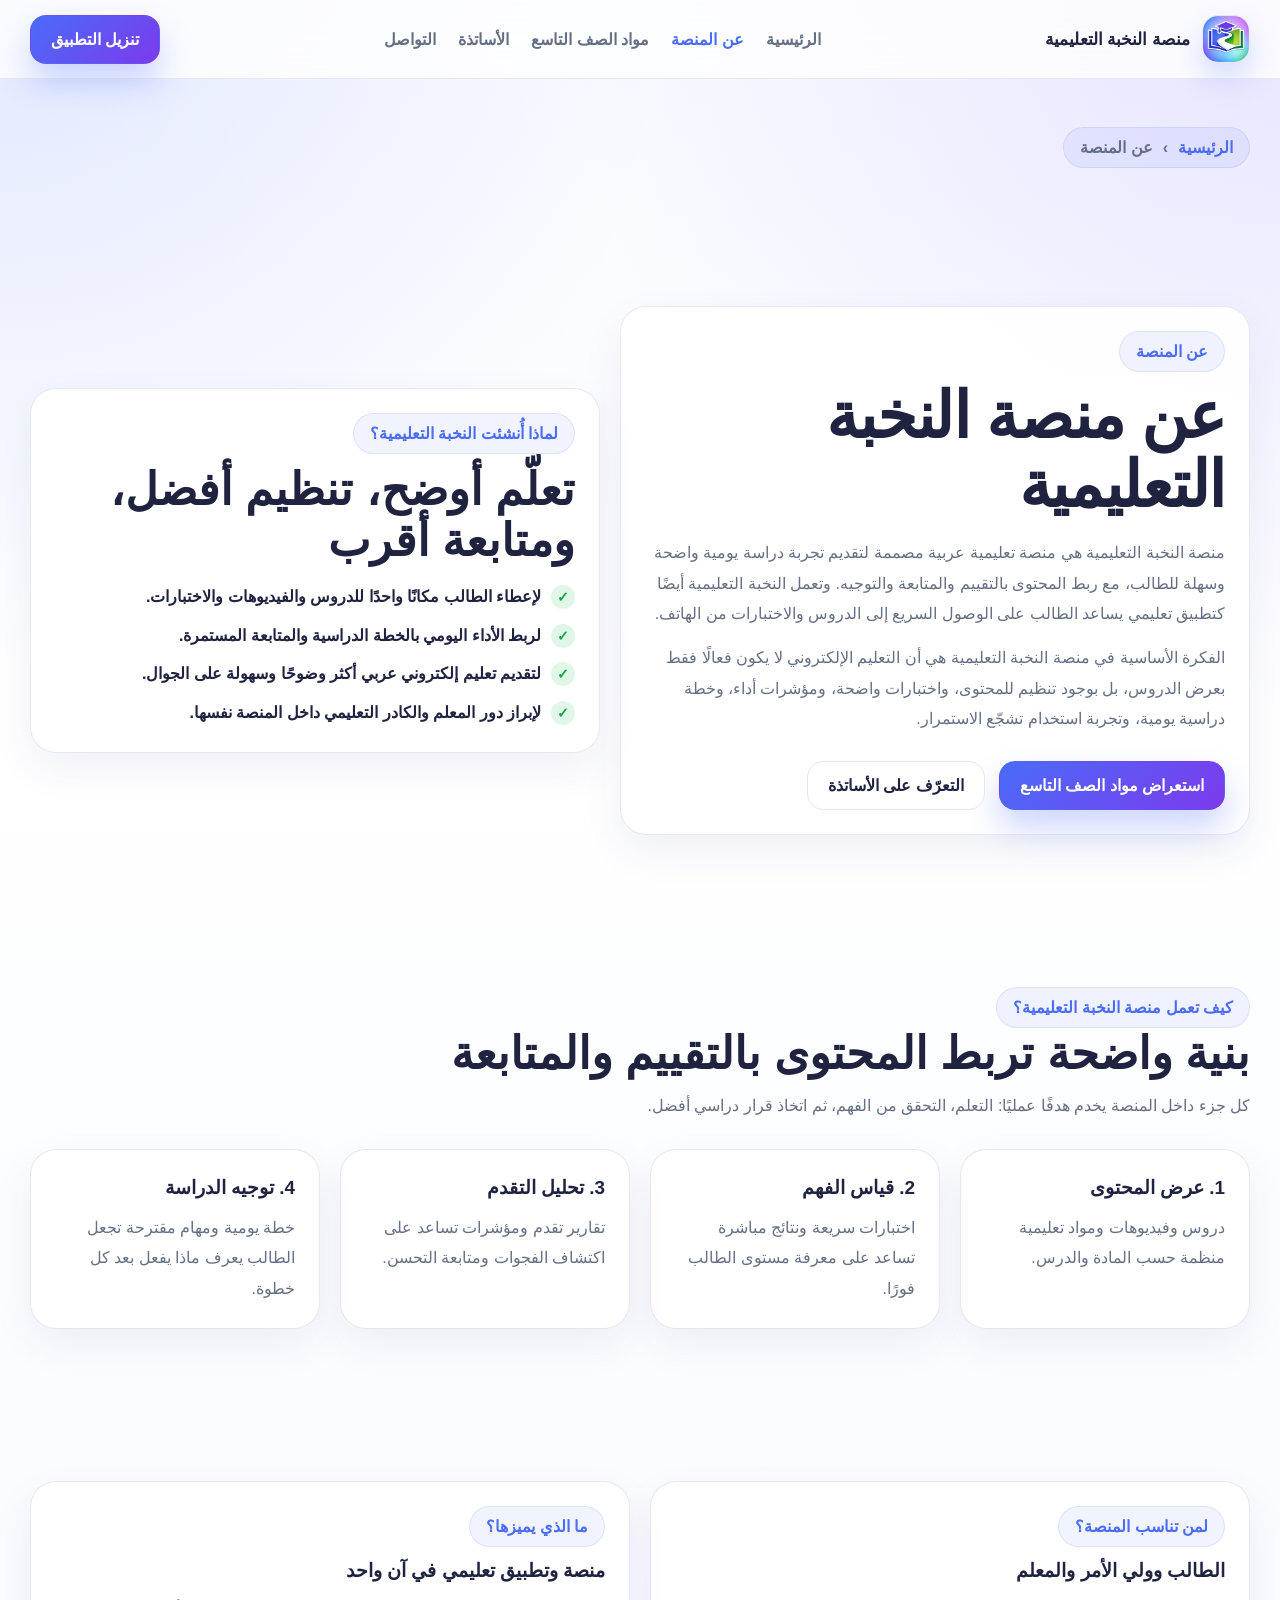
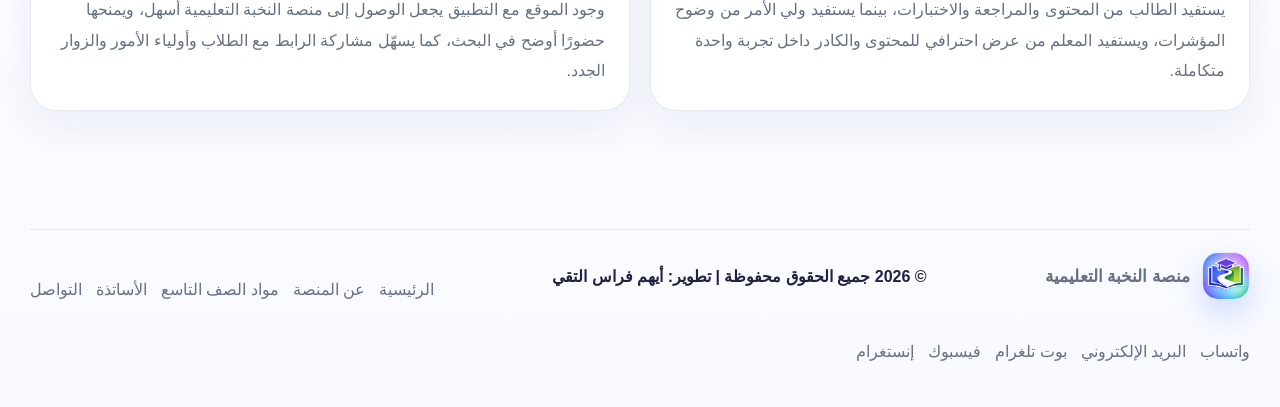
==== about.html @ d6f44b68 "#10 : edits for website" ====
<!DOCTYPE html>
<html lang="ar" dir="rtl">
<head>
  <meta charset="UTF-8" />
  <meta name="viewport" content="width=device-width, initial-scale=1.0" />
  <title>عن منصة النخبة التعليمية | منصة تعليمية وتطبيق تعليمي للصف التاسع</title>
  <meta name="description" content="تعرّف على منصة النخبة التعليمية: منصة تعليمية وتطبيق تعليمي يركزان على الدروس والاختبارات والمتابعة الذكية لطلاب الصف التاسع." />
  <meta name="robots" content="index, follow, max-image-preview:large" />
  <meta name="theme-color" content="#4A6CF7" />
  <meta name="author" content="أيهم فراس التقي" />
  <link rel="canonical" href="https://alnokhbaeducation.com/about.html" />
  <link rel="icon" type="image/jpeg" href="assets/images/logo.jpg" />
  <meta property="og:locale" content="ar_AR" />
  <meta property="og:type" content="website" />
  <meta property="og:title" content="عن منصة النخبة التعليمية | منصة تعليمية وتطبيق تعليمي للصف التاسع" />
  <meta property="og:description" content="تعرّف على منصة النخبة التعليمية: منصة تعليمية وتطبيق تعليمي يركزان على الدروس والاختبارات والمتابعة الذكية لطلاب الصف التاسع." />
  <meta property="og:url" content="https://alnokhbaeducation.com/about.html" />
  <meta property="og:site_name" content="منصة النخبة التعليمية" />
  <meta property="og:image" content="https://alnokhbaeducation.com/assets/images/logo.jpg" />
  <meta property="og:image:alt" content="شعار منصة النخبة التعليمية" />
  <meta name="twitter:card" content="summary_large_image" />
  <meta name="twitter:title" content="عن منصة النخبة التعليمية | منصة تعليمية وتطبيق تعليمي للصف التاسع" />
  <meta name="twitter:description" content="تعرّف على منصة النخبة التعليمية: منصة تعليمية وتطبيق تعليمي يركزان على الدروس والاختبارات والمتابعة الذكية لطلاب الصف التاسع." />
  <meta name="twitter:image" content="https://alnokhbaeducation.com/assets/images/logo.jpg" />
  <link rel="stylesheet" href="assets/css/styles.css" />

  <script type="application/ld+json">
  {
    "@context": "https://schema.org",
    "@graph": [
      {
        "@type": "EducationalOrganization",
        "name": "منصة النخبة التعليمية",
        "alternateName": ["النخبة التعليمية", "النخبة"],
        "url": "https://alnokhbaeducation.com/",
        "logo": "https://alnokhbaeducation.com/assets/images/logo.jpg",
        "description": "منصة النخبة التعليمية هي منصة وتطبيق تعليمي حديث يوفّر الدروس والفيديوهات التعليمية والاختبارات والمتابعة الذكية للطلاب.",
        "inLanguage": "ar"
      },
      {
        "@type": "WebSite",
        "name": "منصة النخبة التعليمية",
        "url": "https://alnokhbaeducation.com/",
        "inLanguage": "ar"
      },
      {
        "@type": "WebPage",
        "name": "عن منصة النخبة التعليمية | منصة تعليمية وتطبيق تعليمي للصف التاسع",
        "url": "https://alnokhbaeducation.com/about.html",
        "description": "تعرّف على منصة النخبة التعليمية: منصة تعليمية وتطبيق تعليمي يركزان على الدروس والاختبارات والمتابعة الذكية لطلاب الصف التاسع.",
        "inLanguage": "ar"
      }
      ,
      {
        "@type": "BreadcrumbList",
        "itemListElement": [
          {"@type": "ListItem", "position": 1, "name": "الرئيسية", "item": "https://alnokhbaeducation.com/"},
          {"@type": "ListItem", "position": 2, "name": "عن المنصة", "item": "https://alnokhbaeducation.com/about.html"}
        ]
      }
    ]
  }
  </script>
</head>
<body>
  <header class="topbar">
    <div class="container">
      <nav class="nav" aria-label="التنقل الرئيسي">
        <a href="index.html" class="brand" aria-label="العودة إلى الصفحة الرئيسية">
          <span class="brand-mark"><img src="assets/images/logo.jpg" alt="شعار منصة النخبة التعليمية" /></span>
          <span>منصة النخبة التعليمية</span>
        </a>
        <div class="nav-links"><a href="index.html" class="">الرئيسية</a><a href="about.html" class="active">عن المنصة</a><a href="subjects.html" class="">مواد الصف التاسع</a><a href="teachers.html" class="">الأساتذة</a><a href="contact.html" class="">التواصل</a></div>
        <div class="nav-actions">
          <a class="btn btn-primary hidden-mobile" href="https://pub-e38172bdcd4147c8b03109bd570bbd51.r2.dev/app-release.apk" target="_blank" rel="noopener">تنزيل التطبيق</a>
          <button class="menu-btn" id="menuBtn" aria-label="فتح القائمة" aria-expanded="false">☰</button>
        </div>
      </nav>
      <div class="mobile-nav" id="mobileNav"><div class="nav-links"><a href="index.html" class="">الرئيسية</a><a href="about.html" class="active">عن المنصة</a><a href="subjects.html" class="">مواد الصف التاسع</a><a href="teachers.html" class="">الأساتذة</a><a href="contact.html" class="">التواصل</a><a class="btn btn-primary" href="https://pub-e38172bdcd4147c8b03109bd570bbd51.r2.dev/app-release.apk" target="_blank" rel="noopener">تنزيل التطبيق</a></div></div>
    </div>
  </header>
  <main>
    <section class="page-hero">
      <div class="container"><div class="breadcrumbs"><a href="index.html">الرئيسية</a><span>›</span><span>عن المنصة</span></div></div>
    </section>

    <section class="section">
      <div class="container split">
        <article class="page-panel">
          <div class="section-tag kicker">عن المنصة</div>
          <h1>عن منصة النخبة التعليمية</h1>
          <p>
            منصة النخبة التعليمية هي منصة تعليمية عربية مصممة لتقديم تجربة دراسة يومية واضحة وسهلة للطالب، مع ربط المحتوى بالتقييم والمتابعة والتوجيه.
            وتعمل النخبة التعليمية أيضًا كتطبيق تعليمي يساعد الطالب على الوصول السريع إلى الدروس والاختبارات من الهاتف.
          </p>
          <p>
            الفكرة الأساسية في منصة النخبة التعليمية هي أن التعليم الإلكتروني لا يكون فعالًا فقط بعرض الدروس، بل بوجود تنظيم للمحتوى،
            واختبارات واضحة، ومؤشرات أداء، وخطة دراسية يومية، وتجربة استخدام تشجّع الاستمرار.
          </p>
          <div class="inline-actions">
            <a class="btn btn-primary" href="subjects.html">استعراض مواد الصف التاسع</a>
            <a class="btn btn-soft" href="teachers.html">التعرّف على الأساتذة</a>
          </div>
        </article>
        <article class="page-panel">
          <div class="section-tag kicker">لماذا أُنشئت النخبة التعليمية؟</div>
          <h2>تعلّم أوضح، تنظيم أفضل، ومتابعة أقرب</h2>
          <ul class="list">
            <li><span class="check">✓</span><span>لإعطاء الطالب مكانًا واحدًا للدروس والفيديوهات والاختبارات.</span></li>
            <li><span class="check">✓</span><span>لربط الأداء اليومي بالخطة الدراسية والمتابعة المستمرة.</span></li>
            <li><span class="check">✓</span><span>لتقديم تعليم إلكتروني عربي أكثر وضوحًا وسهولة على الجوال.</span></li>
            <li><span class="check">✓</span><span>لإبراز دور المعلم والكادر التعليمي داخل المنصة نفسها.</span></li>
          </ul>
        </article>
      </div>
    </section>

    <section class="section-sm">
      <div class="container section-head">
        <div class="section-tag">كيف تعمل منصة النخبة التعليمية؟</div>
        <h2>بنية واضحة تربط المحتوى بالتقييم والمتابعة</h2>
        <p>كل جزء داخل المنصة يخدم هدفًا عمليًا: التعلم، التحقق من الفهم، ثم اتخاذ قرار دراسي أفضل.</p>
      </div>
      <div class="container cards-4">
        <article class="card"><h3>1. عرض المحتوى</h3><p>دروس وفيديوهات ومواد تعليمية منظمة حسب المادة والدرس.</p></article>
        <article class="card"><h3>2. قياس الفهم</h3><p>اختبارات سريعة ونتائج مباشرة تساعد على معرفة مستوى الطالب فورًا.</p></article>
        <article class="card"><h3>3. تحليل التقدم</h3><p>تقارير تقدم ومؤشرات تساعد على اكتشاف الفجوات ومتابعة التحسن.</p></article>
        <article class="card"><h3>4. توجيه الدراسة</h3><p>خطة يومية ومهام مقترحة تجعل الطالب يعرف ماذا يفعل بعد كل خطوة.</p></article>
      </div>
    </section>

    <section class="section">
      <div class="container cards-2">
        <article class="info-card">
          <div class="section-tag kicker">لمن تناسب المنصة؟</div>
          <h3>الطالب وولي الأمر والمعلم</h3>
          <p>
            يستفيد الطالب من المحتوى والمراجعة والاختبارات، بينما يستفيد ولي الأمر من وضوح المؤشرات،
            ويستفيد المعلم من عرض احترافي للمحتوى والكادر داخل تجربة واحدة متكاملة.
          </p>
        </article>
        <article class="info-card">
          <div class="section-tag kicker">ما الذي يميزها؟</div>
          <h3>منصة وتطبيق تعليمي في آن واحد</h3>
          <p>
            وجود الموقع مع التطبيق يجعل الوصول إلى منصة النخبة التعليمية أسهل، ويمنحها حضورًا أوضح في البحث،
            كما يسهّل مشاركة الرابط مع الطلاب وأولياء الأمور والزوار الجدد.
          </p>
        </article>
      </div>
    </section>

  </main>
  <footer class="footer">
    <div class="container footer-box">
      <div class="brand">
        <span class="brand-mark"><img src="assets/images/logo.jpg" alt="شعار منصة النخبة التعليمية" /></span>
        <span>منصة النخبة التعليمية</span>
      </div>
      <div class="text-strong">© <span id="year"></span> جميع الحقوق محفوظة | تطوير: أيهم فراس التقي</div>
      <div class="contact-links"><a href="index.html">الرئيسية</a><a href="about.html">عن المنصة</a><a href="subjects.html">مواد الصف التاسع</a><a href="teachers.html">الأساتذة</a><a href="contact.html">التواصل</a></div>
      <div class="contact-links"><a href="https://wa.me/963953668822" target="_blank" rel="noopener">واتساب</a><a href="mailto:alnokhbaeducation@gmail.com" target="_blank" rel="noopener">البريد الإلكتروني</a><a href="https://t.me/NokhbaTechnicalBot" target="_blank" rel="noopener">بوت تلغرام</a><a href="https://www.facebook.com/share/1Qem5GpYRY/" target="_blank" rel="noopener">فيسبوك</a><a href="https://www.instagram.com/alnokhbaeducation?igsh=MXB6eGl1bzdsa2p1YQ==" target="_blank" rel="noopener">إنستغرام</a></div>
    </div>
  </footer>
  <script src="assets/js/app.js"></script>
</body>
</html>
---- assets/css/styles.css ----
:root {
  --primary: #4A6CF7;
  --primary-2: #6C4DFF;
  --secondary: #22C55E;
  --accent: #7C3AED;
  --text: #1F2340;
  --muted: #667085;
  --line: #E4E7F2;
  --surface: rgba(255,255,255,0.92);
  --surface-soft: #F7F8FC;
  --surface-strong: #EEF2FF;
  --shadow: 0 20px 60px rgba(41, 61, 133, 0.12);
  --radius-xl: 30px;
  --radius-lg: 22px;
  --radius-md: 16px;
  --max: 1220px;
}

* { box-sizing: border-box; }
html { scroll-behavior: smooth; }
body {
  margin: 0;
  font-family: "Segoe UI", Tahoma, Arial, sans-serif;
  color: var(--text);
  background:
    radial-gradient(circle at top right, rgba(108, 77, 255, 0.12), transparent 30%),
    radial-gradient(circle at top left, rgba(74, 108, 247, 0.12), transparent 28%),
    linear-gradient(180deg, #F8FAFF 0%, #FFFFFF 36%, #F8FAFF 100%);
}

a { color: inherit; text-decoration: none; }
img { max-width: 100%; display: block; }
.container { width: min(calc(100% - 32px), var(--max)); margin-inline: auto; }
.section { padding: 88px 0; }
.section-sm { padding: 64px 0; }

.topbar {
  position: sticky;
  top: 0;
  z-index: 1000;
  backdrop-filter: blur(18px);
  background: rgba(255,255,255,0.8);
  border-bottom: 1px solid rgba(228, 231, 242, 0.9);
}

.nav {
  min-height: 78px;
  display: flex;
  align-items: center;
  justify-content: space-between;
  gap: 18px;
}

.brand {
  display: inline-flex;
  align-items: center;
  gap: 12px;
  font-weight: 900;
  font-size: 1.05rem;
}

.brand-mark {
  width: 48px;
  height: 48px;
  border-radius: 16px;
  overflow: hidden;
  background: white;
  display: grid;
  place-items: center;
  box-shadow: 0 14px 30px rgba(74,108,247,0.22);
  border: 1px solid rgba(228, 231, 242, 0.9);
  flex-shrink: 0;
}

.brand-mark img {
  width: 100%;
  height: 100%;
  object-fit: cover;
}

.nav-links {
  display: flex;
  align-items: center;
  justify-content: center;
  gap: 22px;
  color: var(--muted);
  font-weight: 700;
  flex-wrap: wrap;
}

.nav-links a:hover,
.nav-links a.active {
  color: var(--primary);
}

.nav-actions {
  display: flex;
  align-items: center;
  gap: 12px;
}

.menu-btn {
  display: none;
  width: 46px;
  height: 46px;
  border-radius: 14px;
  border: 1px solid var(--line);
  background: white;
  font-size: 1.2rem;
  cursor: pointer;
}

.mobile-nav {
  display: none;
  padding: 0 0 18px;
}

.mobile-nav.open { display: block; }
.mobile-nav .nav-links {
  flex-direction: column;
  align-items: stretch;
  gap: 10px;
}

.mobile-nav .nav-links a,
.mobile-nav .nav-links .btn {
  background: white;
  padding: 14px 16px;
  border-radius: 14px;
  border: 1px solid var(--line);
  width: 100%;
  justify-content: center;
}

.btn {
  display: inline-flex;
  align-items: center;
  justify-content: center;
  gap: 10px;
  padding: 14px 20px;
  border-radius: 16px;
  font-weight: 800;
  border: 1px solid transparent;
  transition: transform .2s ease, box-shadow .2s ease, background .2s ease;
  cursor: pointer;
  white-space: nowrap;
}

.btn:hover { transform: translateY(-2px); }

.btn-primary {
  color: white;
  background: linear-gradient(135deg, var(--primary), var(--accent));
  box-shadow: 0 18px 32px rgba(74,108,247,0.28);
}

.btn-soft {
  background: white;
  border-color: var(--line);
  color: var(--text);
}

.hero {
  padding: 54px 0 64px;
  overflow: hidden;
}

.hero-grid,
.split,
.contact-grid,
.two-col,
.cards-2,
.cards-3,
.cards-4,
.teachers-grid,
.metrics-grid,
.subjects-grid,
.timeline,
.footer-grid {
  display: grid;
  gap: 20px;
}

.hero-grid,
.split,
.contact-grid,
.two-col {
  grid-template-columns: 1.05fr .95fr;
  align-items: center;
}

.cards-2 { grid-template-columns: repeat(2, 1fr); }
.cards-3 { grid-template-columns: repeat(3, 1fr); }
.cards-4,
.teachers-grid,
.metrics-grid,
.subjects-grid { grid-template-columns: repeat(4, 1fr); }
.timeline { grid-template-columns: repeat(5, 1fr); }
.footer-grid { grid-template-columns: 1.1fr .9fr; }

.eyebrow,
.section-tag,
.breadcrumbs,
.subject-badge,
.meta-badge {
  display: inline-flex;
  align-items: center;
  gap: 10px;
  padding: 10px 16px;
  border-radius: 999px;
  background: rgba(74,108,247,0.08);
  color: var(--primary);
  font-weight: 800;
  border: 1px solid rgba(74,108,247,0.12);
}

.breadcrumbs {
  margin-bottom: 18px;
  flex-wrap: wrap;
}

.breadcrumbs a { color: var(--primary); }
.breadcrumbs span { color: var(--muted); }

h1 {
  font-size: clamp(2.1rem, 5vw, 4rem);
  line-height: 1.08;
  margin: 0 0 18px;
  letter-spacing: -0.02em;
}

h2 {
  margin: 0 0 12px;
  font-size: clamp(1.8rem, 4vw, 2.8rem);
  line-height: 1.15;
}

h3 {
  margin: 0 0 10px;
  font-size: 1.18rem;
  line-height: 1.5;
}

p {
  margin: 0;
  color: var(--muted);
  line-height: 1.9;
}

.hero-actions,
.hero-meta,
.inline-actions,
.contact-links,
.filter-links,
.badge-row {
  display: flex;
  flex-wrap: wrap;
  gap: 14px;
}

.hero-actions,
.inline-actions,
.contact-links,
.badge-row { margin-top: 26px; }
.hero-meta { margin-top: 22px; }

.pill,
.subject-pill {
  display: inline-flex;
  align-items: center;
  gap: 10px;
  padding: 12px 15px;
  border-radius: 999px;
  background: white;
  border: 1px solid var(--line);
  color: var(--text);
  font-weight: 700;
  box-shadow: 0 10px 26px rgba(41, 61, 133, 0.06);
}

.glass,
.card,
.subject-card,
.teacher-card,
.metric-card,
.timeline-card,
.contact-card,
.cta-box,
.page-panel,
.info-card,
.faq-item {
  background: var(--surface);
  border: 1px solid rgba(228,231,242,0.92);
  border-radius: 26px;
  padding: 24px;
  box-shadow: 0 16px 40px rgba(41,61,133,0.07);
}

.card:hover,
.subject-card:hover,
.teacher-card:hover,
.metric-card:hover,
.timeline-card:hover,
.info-card:hover {
  transform: translateY(-4px);
  transition: transform .2s ease;
}

.icon {
  width: 54px;
  height: 54px;
  border-radius: 18px;
  display: grid;
  place-items: center;
  color: white;
  font-size: 1.35rem;
  margin-bottom: 16px;
  box-shadow: 0 16px 30px rgba(74,108,247,0.18);
  background: linear-gradient(135deg, var(--primary), var(--accent));
}
.icon.success { background: linear-gradient(135deg, var(--secondary), #16A34A); }
.icon.warning { background: linear-gradient(135deg, #F59E0B, #F79009); }
.icon.pink { background: linear-gradient(135deg, #FF6B8A, #F43F5E); }

.list {
  margin: 16px 0 0;
  padding: 0;
  list-style: none;
  display: grid;
  gap: 10px;
}
.list li {
  display: flex;
  align-items: flex-start;
  gap: 10px;
  color: var(--text);
  line-height: 1.8;
  font-weight: 600;
}
.check {
  width: 24px;
  height: 24px;
  border-radius: 999px;
  background: rgba(34,197,94,.14);
  color: #16A34A;
  display: inline-grid;
  place-items: center;
  flex: 0 0 24px;
  font-size: .9rem;
  margin-top: 2px;
}

.phone {
  position: relative;
  max-width: 420px;
  margin-inline: auto;
  padding: 14px;
  border-radius: 38px;
  background: linear-gradient(180deg, #1E233D, #101426);
  box-shadow: 0 30px 90px rgba(16,20,38,0.28);
  border: 1px solid rgba(255,255,255,0.08);
}
.phone-notch {
  width: 130px;
  height: 24px;
  border-radius: 999px;
  background: #080B16;
  margin: 0 auto 12px;
}
.phone-screen {
  background: linear-gradient(180deg, #F6F8FF 0%, #FFFFFF 100%);
  border-radius: 28px;
  padding: 20px;
  min-height: 660px;
}
.screen-card {
  background: white;
  border-radius: 22px;
  padding: 18px;
  box-shadow: var(--shadow);
  border: 1px solid rgba(228,231,242,0.7);
}
.screen-card + .screen-card { margin-top: 16px; }
.screen-row { display:flex; align-items:center; justify-content:space-between; gap:12px; }
.screen-title { font-weight: 900; font-size: 1rem; color: var(--text); }
.screen-muted { color: var(--muted); font-size: .92rem; line-height: 1.7; }
.progress {
  margin-top: 14px;
  height: 12px;
  background: #EEF2FF;
  border-radius: 999px;
  overflow: hidden;
}
.progress > span {
  display:block;
  height:100%;
  border-radius: inherit;
  background: linear-gradient(90deg, var(--primary), var(--accent));
}
.mini-grid { display:grid; grid-template-columns: repeat(2,1fr); gap: 12px; margin-top: 14px; }
.mini-item {
  padding: 14px;
  border-radius: 18px;
  background: var(--surface-soft);
  border: 1px solid var(--line);
}
.mini-item b { display:block; margin-bottom: 6px; font-size: 1.25rem; color: var(--text); }
.mini-item span { color: var(--muted); font-size: .88rem; }

.teacher-photo,
.subject-photo {
  aspect-ratio: 1 / 1;
  border-radius: 22px;
  overflow: hidden;
  background: linear-gradient(135deg, rgba(74,108,247,.12), rgba(124,58,237,.14));
  display: grid;
  place-items: center;
}
.teacher-photo img,
.subject-photo img {
  width: 100%;
  height: 100%;
  object-fit: cover;
}
.teacher-body,
.subject-body { padding-top: 18px; }
.teacher-name,
.subject-name { color: var(--text); }
.teacher-role,
.teacher-grade,
.subject-grade,
.subject-note,
.small-note { font-weight: 700; }
.teacher-role,
.subject-note,
.small-note { color: var(--muted); }

.metric-card h3 { font-size: 2rem; margin-bottom: 8px; }
.subject-card h3, .teacher-card h3 { margin-bottom: 8px; }
.timeline-card { position: relative; }
.timeline-card::before {
  content: attr(data-step);
  position: absolute;
  top: 18px;
  left: 18px;
  width: 38px;
  height: 38px;
  border-radius: 14px;
  display: grid;
  place-items: center;
  background: linear-gradient(135deg, var(--primary), var(--accent));
  color: white;
  font-weight: 900;
  box-shadow: 0 14px 26px rgba(74,108,247,0.22);
}
.timeline-card h3 { padding-top: 34px; }

.section-head { margin-bottom: 28px; }
.section-head p { max-width: 820px; }
.page-hero {
  padding: 48px 0 32px;
}
.page-panel p + p { margin-top: 14px; }

.cta-box {
  background: linear-gradient(135deg, #FFFFFF, #F5F7FF);
}

.faq-list { display: grid; gap: 16px; }
.faq-item summary {
  list-style: none;
  display: flex;
  align-items: center;
  justify-content: space-between;
  gap: 16px;
  cursor: pointer;
}
.faq-item summary::-webkit-details-marker { display:none; }
.faq-answer { padding-top: 14px; }

.footer {
  padding: 30px 0 46px;
  color: var(--muted);
}
.footer-box {
  display:flex;
  align-items:center;
  justify-content:space-between;
  gap:16px;
  flex-wrap:wrap;
  border-top: 1px solid var(--line);
  padding-top: 22px;
}

.note { margin-top: 12px; color: var(--muted); font-size: .92rem; }
.kicker { margin-bottom: 10px; }
.text-strong { color: var(--text); font-weight: 700; }
.hidden-mobile { display: inline-flex; }

@media (max-width: 1080px) {
  .hero-grid,
  .split,
  .contact-grid,
  .two-col,
  .cards-4,
  .teachers-grid,
  .metrics-grid,
  .subjects-grid,
  .footer-grid { grid-template-columns: repeat(2, 1fr); }
  .cards-3,
  .timeline { grid-template-columns: repeat(2, 1fr); }
}

@media (max-width: 860px) {
  .nav-links,
  .hidden-mobile { display: none; }
  .menu-btn { display: inline-grid; place-items:center; }
  .hero-grid,
  .split,
  .contact-grid,
  .two-col,
  .cards-2,
  .cards-3,
  .cards-4,
  .teachers-grid,
  .metrics-grid,
  .subjects-grid,
  .timeline,
  .footer-grid { grid-template-columns: 1fr; }
  .section { padding: 72px 0; }
  .phone-screen { min-height: auto; }
}

@media (max-width: 560px) {
  .container { width: min(calc(100% - 22px), var(--max)); }
  .nav { min-height: 72px; }
  .brand-mark { width: 42px; height: 42px; }
  .btn { width: 100%; }
  .hero-actions,
  .hero-meta,
  .contact-links,
  .inline-actions,
  .filter-links,
  .badge-row { display:grid; grid-template-columns: 1fr; }
  .phone { padding: 12px; border-radius: 30px; }
  .phone-screen { padding: 16px; border-radius: 24px; }
  .glass,
  .card,
  .subject-card,
  .teacher-card,
  .metric-card,
  .timeline-card,
  .contact-card,
  .cta-box,
  .page-panel,
  .info-card,
  .faq-item { padding: 20px; border-radius: 22px; }
}
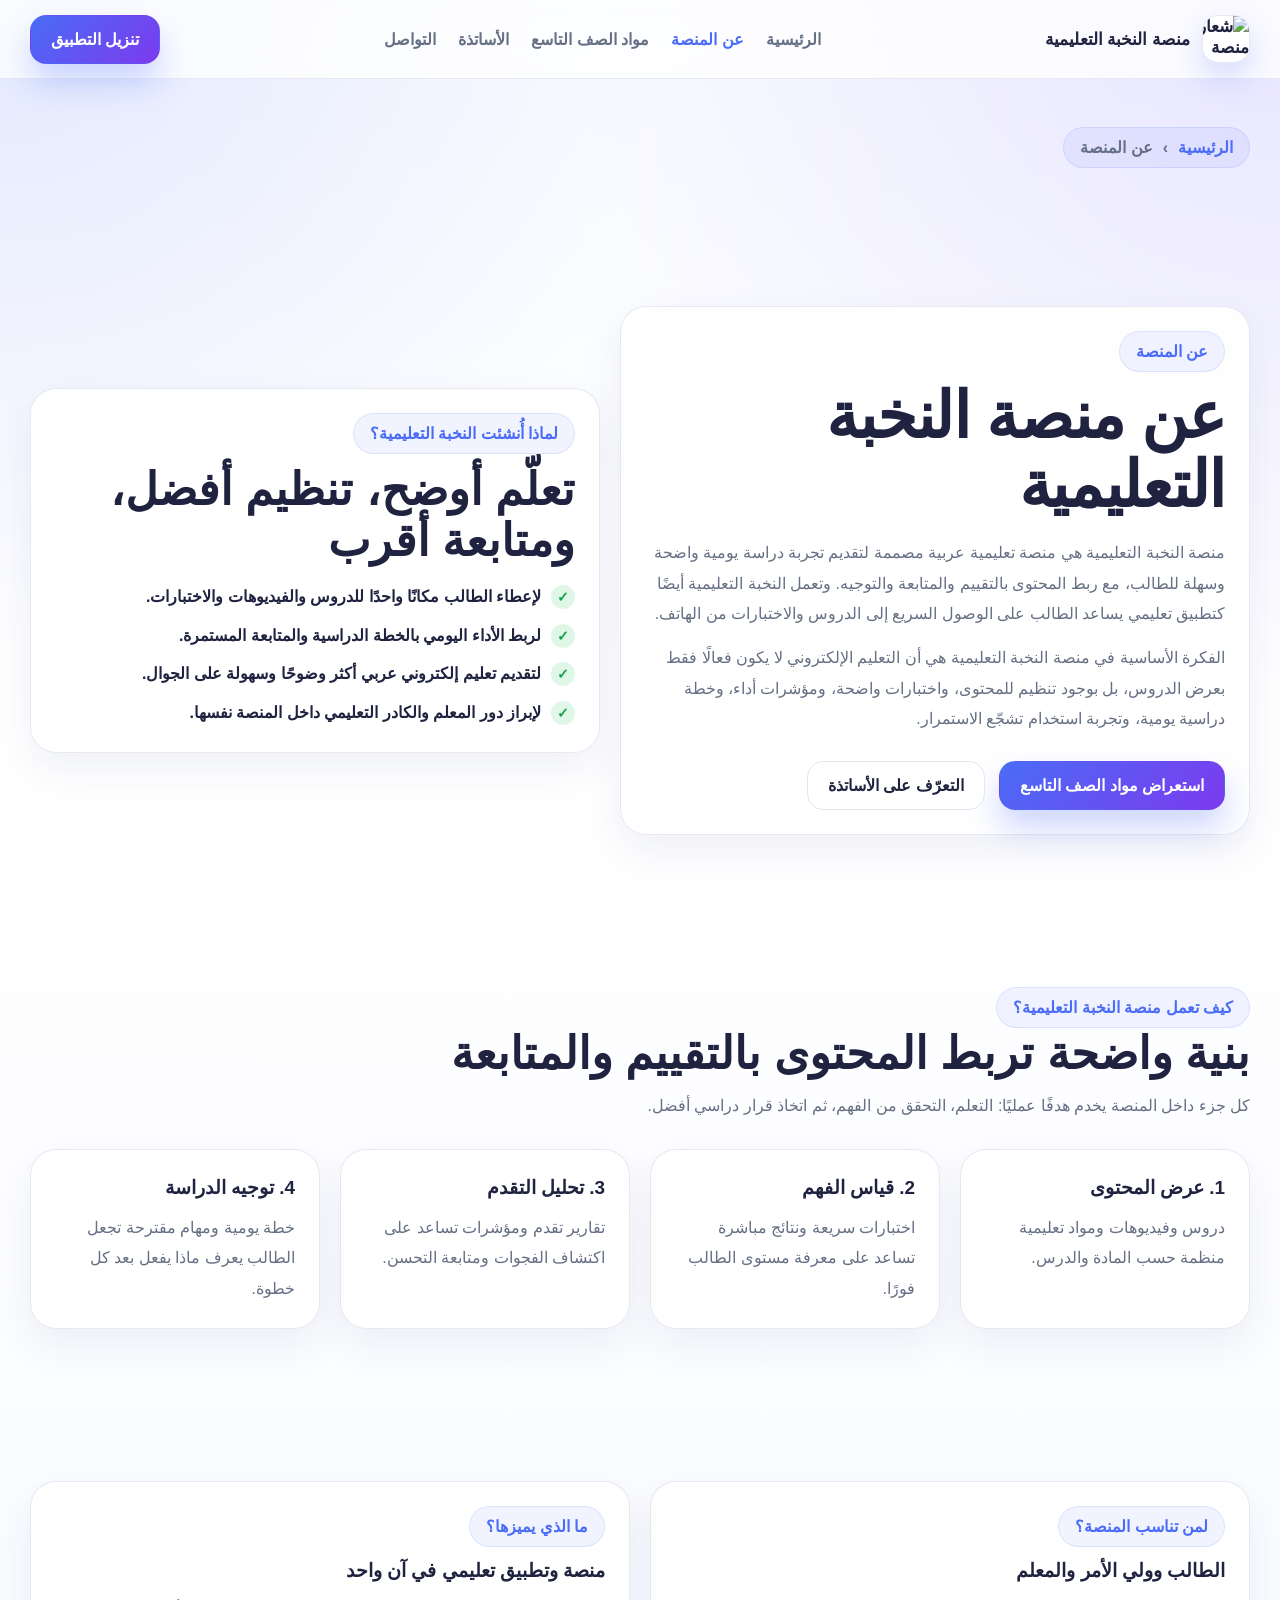
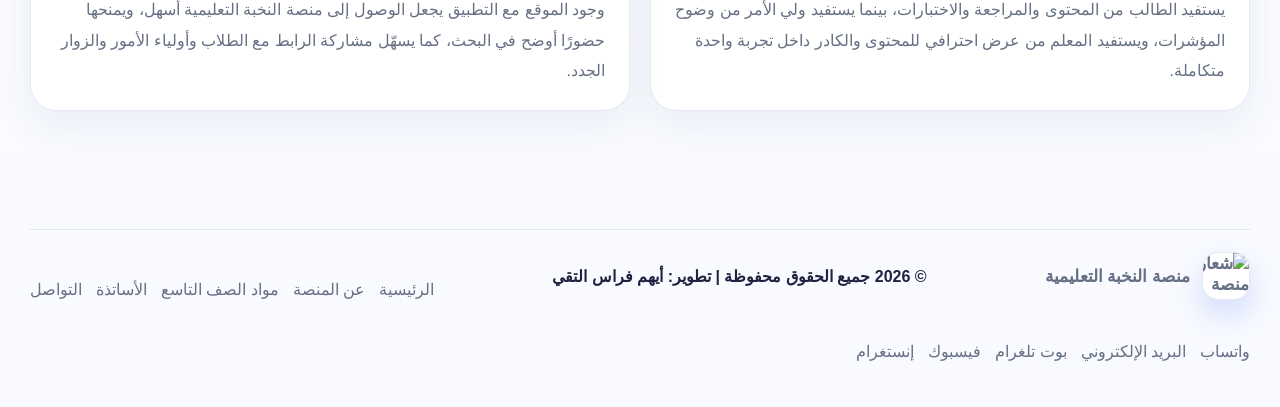
==== commit d8b8f1e0: "#11 : edit photo" ====
--- a/about.html
+++ b/about.html
@@ -9,19 +9,19 @@
   <meta name="theme-color" content="#4A6CF7" />
   <meta name="author" content="أيهم فراس التقي" />
   <link rel="canonical" href="https://alnokhbaeducation.com/about.html" />
-  <link rel="icon" type="image/jpeg" href="assets/images/logo.jpg" />
+  <link rel="icon" type="image/jpeg" href="assets/images/logo.png" />
   <meta property="og:locale" content="ar_AR" />
   <meta property="og:type" content="website" />
   <meta property="og:title" content="عن منصة النخبة التعليمية | منصة تعليمية وتطبيق تعليمي للصف التاسع" />
   <meta property="og:description" content="تعرّف على منصة النخبة التعليمية: منصة تعليمية وتطبيق تعليمي يركزان على الدروس والاختبارات والمتابعة الذكية لطلاب الصف التاسع." />
   <meta property="og:url" content="https://alnokhbaeducation.com/about.html" />
   <meta property="og:site_name" content="منصة النخبة التعليمية" />
-  <meta property="og:image" content="https://alnokhbaeducation.com/assets/images/logo.jpg" />
+  <meta property="og:image" content="https://alnokhbaeducation.com/assets/images/logo.png" />
   <meta property="og:image:alt" content="شعار منصة النخبة التعليمية" />
   <meta name="twitter:card" content="summary_large_image" />
   <meta name="twitter:title" content="عن منصة النخبة التعليمية | منصة تعليمية وتطبيق تعليمي للصف التاسع" />
   <meta name="twitter:description" content="تعرّف على منصة النخبة التعليمية: منصة تعليمية وتطبيق تعليمي يركزان على الدروس والاختبارات والمتابعة الذكية لطلاب الصف التاسع." />
-  <meta name="twitter:image" content="https://alnokhbaeducation.com/assets/images/logo.jpg" />
+  <meta name="twitter:image" content="https://alnokhbaeducation.com/assets/images/logo.png" />
   <link rel="stylesheet" href="assets/css/styles.css" />
 
   <script type="application/ld+json">
@@ -33,7 +33,7 @@
         "name": "منصة النخبة التعليمية",
         "alternateName": ["النخبة التعليمية", "النخبة"],
         "url": "https://alnokhbaeducation.com/",
-        "logo": "https://alnokhbaeducation.com/assets/images/logo.jpg",
+        "logo": "https://alnokhbaeducation.com/assets/images/logo.png",
         "description": "منصة النخبة التعليمية هي منصة وتطبيق تعليمي حديث يوفّر الدروس والفيديوهات التعليمية والاختبارات والمتابعة الذكية للطلاب.",
         "inLanguage": "ar"
       },
@@ -67,7 +67,7 @@
     <div class="container">
       <nav class="nav" aria-label="التنقل الرئيسي">
         <a href="index.html" class="brand" aria-label="العودة إلى الصفحة الرئيسية">
-          <span class="brand-mark"><img src="assets/images/logo.jpg" alt="شعار منصة النخبة التعليمية" /></span>
+          <span class="brand-mark"><img src="assets/images/logo.png" alt="شعار منصة النخبة التعليمية" /></span>
           <span>منصة النخبة التعليمية</span>
         </a>
         <div class="nav-links"><a href="index.html" class="">الرئيسية</a><a href="about.html" class="active">عن المنصة</a><a href="subjects.html" class="">مواد الصف التاسع</a><a href="teachers.html" class="">الأساتذة</a><a href="contact.html" class="">التواصل</a></div>
@@ -154,7 +154,7 @@
   <footer class="footer">
     <div class="container footer-box">
       <div class="brand">
-        <span class="brand-mark"><img src="assets/images/logo.jpg" alt="شعار منصة النخبة التعليمية" /></span>
+        <span class="brand-mark"><img src="assets/images/logo.png" alt="شعار منصة النخبة التعليمية" /></span>
         <span>منصة النخبة التعليمية</span>
       </div>
       <div class="text-strong">© <span id="year"></span> جميع الحقوق محفوظة | تطوير: أيهم فراس التقي</div>
